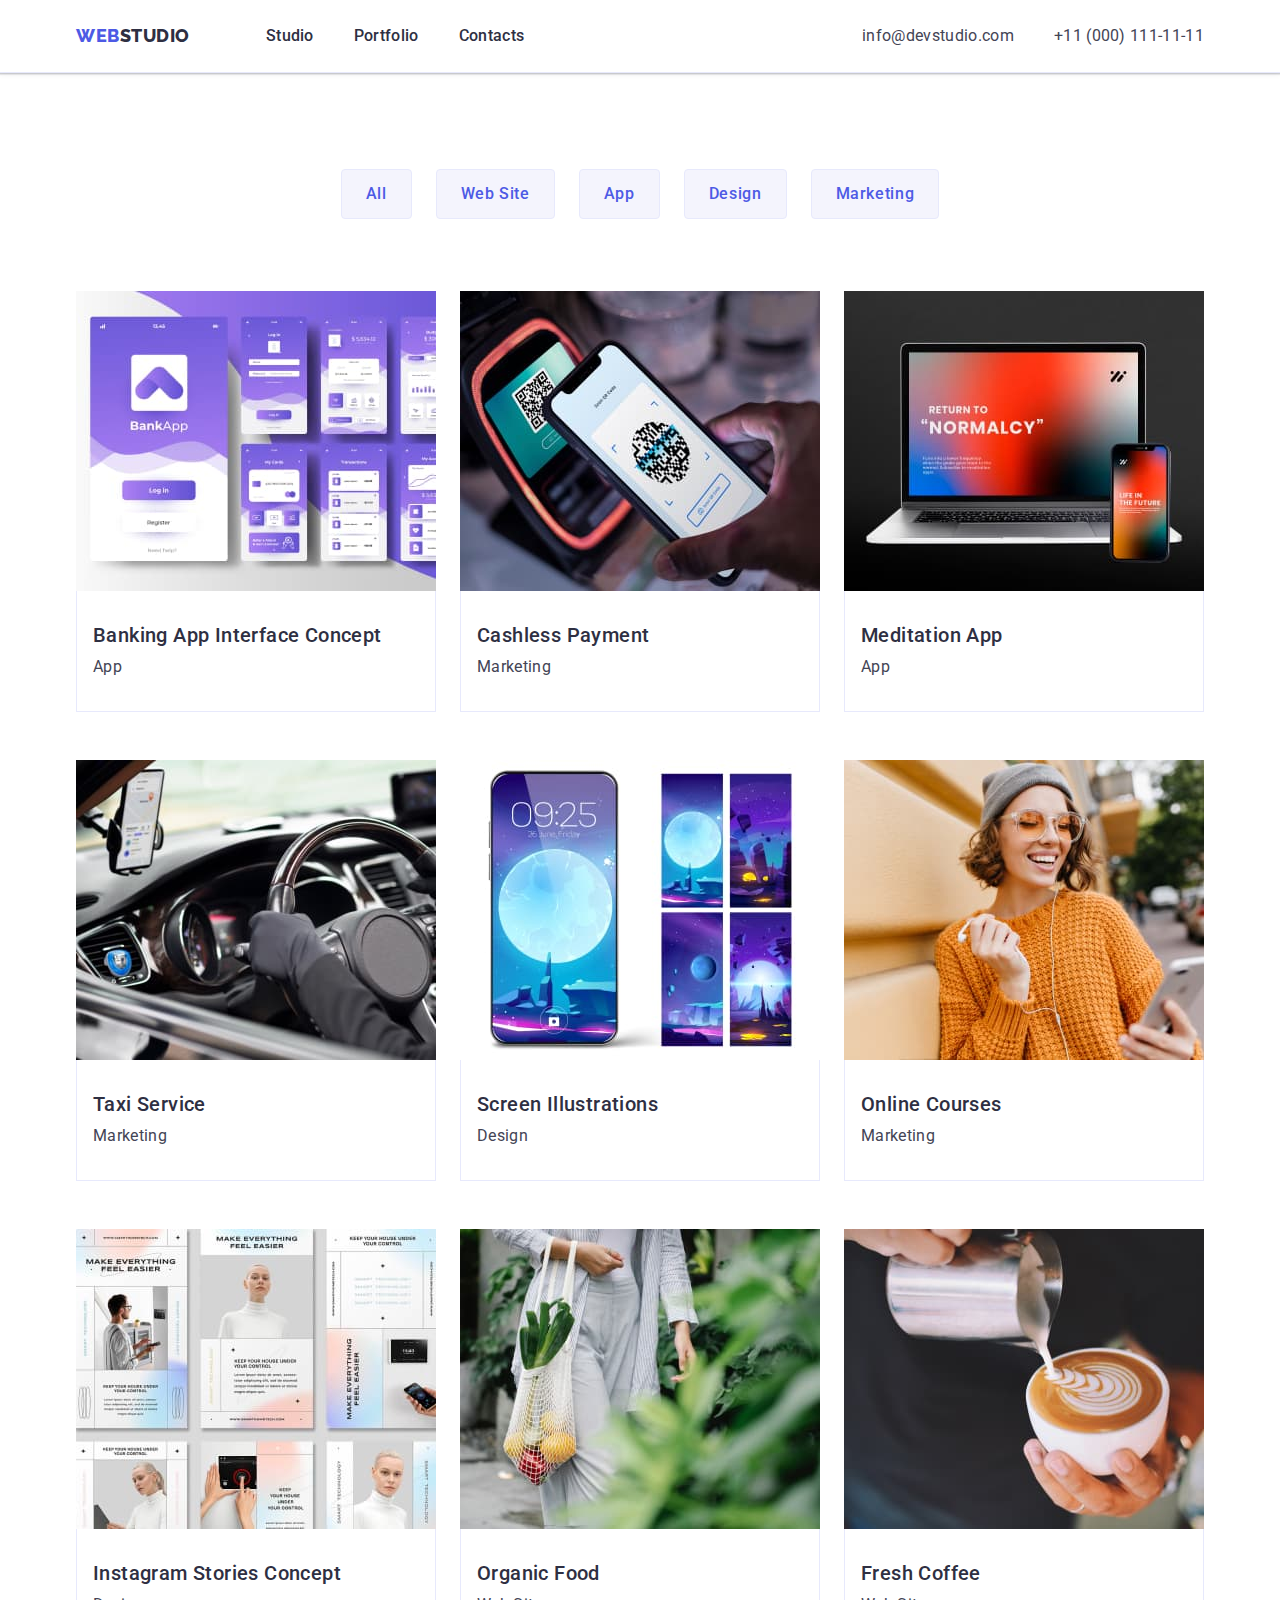
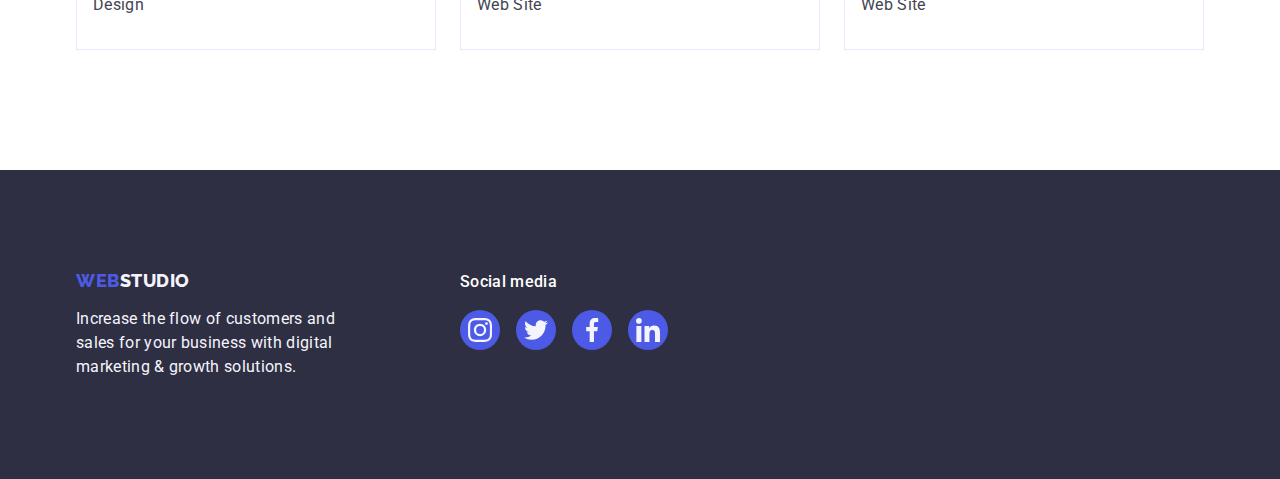
==== portfolio.html @ 7cbcf1b6 "Initial commit" ====
<!DOCTYPE html>
<html lang="en">
  <head>
    <meta charset="UTF-8" />
    <meta http-equiv="X-UA-Compatible" content="IE=edge" />
    <meta name="viewport" content="width=device-width, initial-scale=1.0" />
    <link rel="preconnect" href="https://fonts.googleapis.com" />
    <link rel="preconnect" href="https://fonts.gstatic.com" crossorigin />
    <link
      rel="stylesheet"
      href="https://fonts.googleapis.com/css2?family=Raleway:wght@800&family=Roboto:wght@400;500;700&display=swap"
    />
    <link
      rel="stylesheet"
      href="https://cdnjs.cloudflare.com/ajax/libs/modern-normalize/1.1.0/modern-normalize.min.css"
    />
    <link rel="stylesheet" href="./css/styles.css" />
    <title>WEB Studio</title>
  </head>
  <body>
    <!-- Main page -->
    <!-- Topline -->
    <header class="topline">
      <div class="container main-nav">
        <nav class="logo-menunav">
          <a class="logo link" href="./index.html">
            Web<span class="logo-text">Studio</span></a
          >
          <!-- Menu Nav -->
          <ul class="menunav list">
            <li class="item">
              <a class="option link" href="./index.html">Studio</a>
            </li>
            <li class="item">
              <a class="option link" href="./portfolio.html">Portfolio</a>
            </li>
            <li class="item"><a class="option link" href="">Contacts</a></li>
          </ul>
        </nav>
        <address class="address">
          <ul class="contacts list">
            <li class="item">
              <a class="contacts-option link" href="mailto:info@devstudio.com"
                >info@devstudio.com</a
              >
            </li>
            <li class="item">
              <a class="contacts-option link" href="tel:+110001111111"
                >+11 (000) 111-11-11</a
              >
            </li>
          </ul>
        </address>
      </div>
    </header>
    <main>
      <section class="section-portfolio">
        <div class="container">
          <h1 hidden>Portfolio</h1>
          <!-- Filter -->
          <ul class="list filter">
            <li class="item">
              <button type="button" class="filter-button">All</button>
            </li>
            <li class="item">
              <button type="button" class="filter-button">Web Site</button>
            </li>
            <li class="item">
              <button type="button" class="filter-button">App</button>
            </li>
            <li class="item">
              <button type="button" class="filter-button">Design</button>
            </li>
            <li class="item">
              <button type="button" class="filter-button">Marketing</button>
            </li>
          </ul>
          <!-- Projects -->
          <ul class="projects list">
            <li class="item">
              <a class="link" href=""
                ><img
                  src="./images/porfolio/app/app1.jpg"
                  alt="smartphone app"
                  width="360"
                  height="300"
                />
                <div class="projects-name">
                  <h2 class="our-projects-name">
                    Banking App Interface Concept
                  </h2>
                  <p class="our-projects-description">App</p>
                </div></a
              >
            </li>
            <li class="item">
              <a class="link" href=""
                ><img
                  src="./images/porfolio/marketing/marketing1.jpg"
                  alt="payment by smartphone"
                  width="360"
                  height="300"
                />
                <div class="projects-name">
                  <h2 class="our-projects-name">Cashless Payment</h2>
                  <p class="our-projects-description">Marketing</p>
                </div></a
              >
            </li>
            <li class="item">
              <a class="link" href=""
                ><img
                  src="./images/porfolio/app/app2.jpg"
                  alt="notebook and smartphone"
                  width="360"
                  height="300"
                />
                <div class="projects-name">
                  <h2 class="our-projects-name">Meditation App</h2>
                  <p class="our-projects-description">App</p>
                </div></a
              >
            </li>
            <li class="item">
              <a class="link" href=""
                ><img
                  src="./images/porfolio/marketing/marketing2.jpg"
                  alt="car driving weel and torpedo"
                  width="360"
                  height="300"
                />
                <div class="projects-name">
                  <h2 class="our-projects-name">Taxi Service</h2>
                  <p class="our-projects-description">Marketing</p>
                </div></a
              >
            </li>
            <li class="item">
              <a class="link" href=""
                ><img
                  src="./images/porfolio/design/design1.jpg"
                  alt="smaprtphone and variety of wallpaper"
                  width="360"
                  height="300"
                />
                <div class="projects-name">
                  <h2 class="our-projects-name">Screen Illustrations</h2>
                  <p class="our-projects-description">Design</p>
                </div></a
              >
            </li>
            <li class="item">
              <a class="link" href=""
                ><img
                  src="./images/porfolio/marketing/marketing3.jpg"
                  alt="smiling lady with spectacles and smartphone"
                  width="360"
                  height="300"
                />
                <div class="projects-name">
                  <h2 class="our-projects-name">Online Courses</h2>
                  <p class="our-projects-description">Marketing</p>
                </div></a
              >
            </li>
            <li class="item">
              <a class="link" href=""
                ><img
                  src="./images/porfolio/design/design2.jpg"
                  alt="variety of instagram stories"
                  width="360"
                  height="300"
                />
                <div class="projects-name">
                  <h2 class="our-projects-name">Instagram Stories Concept</h2>
                  <p class="our-projects-description">Design</p>
                </div></a
              >
            </li>
            <li class="item">
              <a class="link" href=""
                ><img
                  src="./images/porfolio/website/website1.jpg"
                  alt="lady carrying shoulder bag with fruits and vegetables"
                  width="360"
                  height="300"
                />
                <div class="projects-name">
                  <h2 class="our-projects-name">Organic Food</h2>
                  <p class="our-projects-description">Web Site</p>
                </div>
              </a>
            </li>
            <li class="item">
              <a class="link" href="">
                <img
                  src="./images/porfolio/website/website2.jpg"
                  alt="lady pouring coffee into the cup from cezve "
                  width="360"
                  height="300"
                />
                <div class="projects-name">
                  <h2 class="our-projects-name">Fresh Coffee</h2>
                  <p class="our-projects-description">Web Site</p>
                </div>
              </a>
            </li>
          </ul>
        </div>
      </section>
    </main>
    <!-- Fotter -->
    <footer class="footer">
      <div class="container">
        <div class="footer-list">
          <a class="logofooter link" href="./index.html">
            Web<span class="logofooter-text">Studio</span></a
          >
          <p class="footer-description">
            Increase the flow of customers and sales for your business with
            digital marketing & growth solutions.
          </p>
        </div>
        <div>
          <p class="social-section-header">Social media</p>
          <ul class="social-links list">
            <li class="social-links-item item">
              <a class="social-link-icon" href="">
                <svg class="icon" width="24" height="24">
                  <use href="./images/icons.svg#icon-instagram-2"></use>
                </svg>
              </a>
            </li>
            <li class="social-links-item item">
              <a class="social-link-icon" href="">
                <svg class="icon" width="24" height="24">
                  <use href="./images/icons.svg#icon-twitter-1"></use>
                </svg>
              </a>
            </li>
            <li class="social-links-item item">
              <a class="social-link-icon" href="">
                <svg class="icon" width="24" height="24">
                  <use href="./images/icons.svg#icon-facebook-1"></use>
                </svg>
              </a>
            </li>
            <li class="social-links-item item">
              <a class="social-link-icon" href="">
                <svg class="icon" width="24" height="24">
                  <use href="./images/icons.svg#icon-linkedin-1"></use>
                </svg>
              </a>
            </li>
          </ul>
        </div>
      </div>
    </footer>
  </body>
</html>
---- css/styles.css ----
html {
  box-sizing: border-box;
}
*,
*::after,
*::before {
  box-sizing: inherit;
}
:root {
  --primary-text-color: #2e2f42;
  --accent-color: #4d5ae5;
  --main-text-color: #434455;
  --hero-footer-background-color: #2e2f42;
  --button-section-background-color: #f4f4fd;
  --button-border-color: #e7e9fc;
  --features-icon-bgcolor: #f4f4fd;
  --client-icon-color: #8e8f99;
}
body {
  background-color: #ffffff;
  font-family: Roboto, sans-serif;
  letter-spacing: 0.02em;
  color: var(--main-text-color);
}
.link {
  text-decoration: none;
}
.list {
  list-style: none;
  padding: 0;
  margin: 0;
}
h1,
h2,
h3,
h4,
p {
  margin-top: 0;
  margin-bottom: 0;
}
img {
  display: block;
}
/* Top-line */
.topline {
  border-bottom: 1px solid #e7e9fc;
  box-shadow: 0px 2px 1px rgba(46, 47, 66, 0.08),
    0px 1px 1px rgba(46, 47, 66, 0.16), 0px 1px 6px rgba(46, 47, 66, 0.08);
}
.container {
  width: 1158px;
  box-sizing: border-box;
  padding-left: 15px;
  padding-right: 15px;
  margin-right: auto;
  margin-left: auto;
}
.main-nav {
  display: flex;
  align-items: center;
}
/* Logo */
.logo {
  font-family: Raleway, sans-serif;
  margin-right: 76px;
  font-weight: 800;
  font-size: 18px;
  line-height: 1.17;
  letter-spacing: 0.03em;
  text-transform: uppercase;
  color: var(--accent-color);
}
.logo-text {
  color: var(--primary-text-color);
}
/* Menunav */

.logo-menunav {
  display: flex;
  align-items: center;
}
.menunav {
  display: flex;
  gap: 40px;
}
.menunav .item:last-child {
  margin-right: 0px;
}
.option {
  display: block;
  padding-top: 24px;
  padding-bottom: 24px;
  font-weight: 500;
  font-size: 16px;
  line-height: 1.5;
  color: var(--primary-text-color);
  letter-spacing: 0.02em;
}
.option:hover {
  color: #404bbf;
}
.option:focus {
  color: #404bbf;
}
/* Menunav-Adress */

.address {
  font-style: normal;
  margin-left: auto;
}
.contacts {
  display: flex;
  gap: 40px;
}
.contacts .item:last-child {
  margin-right: 0px;
}
.contacts-option {
  font-weight: 400;
  font-size: 16px;
  line-height: 1.5;
  color: var(--main-text-color);
}
.contacts-option:hover {
  color: #404bbf;
}
.contacts-option:focus {
  color: #404bbf;
}
/* Scrolls */
/* Hero */

.hero {
  background-color: var(--hero-footer-background-color);
  padding: 188px 0;
  max-width: 1440px;
  height: 600px;
  margin-right: auto;
  margin-left: auto;
  background-image: linear-gradient(
      rgba(46, 47, 66, 0.7),
      rgba(46, 47, 66, 0.7)
    ),
    url(../images/hero/people-office1.jpg);
  background-repeat: no-repeat;
  background-position: center;
  background-size: cover;
}

.hero-text {
  max-width: 496px;
  margin-top: 0;
  margin-bottom: 0;
  color: #ffffff;
  font-weight: 700;
  font-size: 56px;
  line-height: 1.07;
  text-align: center;
  letter-spacing: 0.02em;
  margin-right: auto;
  margin-left: auto;
}
.hero-button {
  display: block;
  background-color: #4d5ae5;
  font-family: inherit;
  font-weight: 500;
  font-size: 16px;
  line-height: 1.5;
  letter-spacing: 0.04em;
  color: #ffffff;
  height: 56px;
  border-radius: 4px;
  border: none;
  cursor: pointer;
  min-width: 169px;
  margin-top: 48px;
  padding-top: 16px;
  padding-bottom: 16px;
  padding-left: 32px;
  padding-right: 32px;
  margin-left: auto;
  margin-right: auto;
}
.hero-button:focus {
  background-color: #404bbf;
}
.hero-button:hover {
  background-color: #404bbf;
}

/* Sections */
.section {
  padding: 120px 0;
}
.section-works {
  padding-bottom: 120px;
}
.section-team {
  padding: 120px 0;
  background-color: var(--button-section-background-color);
}
.section-customers {
  padding-top: 120px;
  padding-bottom: 120px;
}
.sectiontwo-title {
  font-weight: 700;
  font-size: 36px;
  line-height: 1.11;
  letter-spacing: 0.02em;
  text-transform: capitalize;
  color: var(--primary-text-color);
}
.section-title {
  font-weight: 700;
  font-size: 36px;
  line-height: 1.11;
  letter-spacing: 0.02em;
  text-transform: capitalize;
  text-align: center;
  color: var(--primary-text-color);
  margin-bottom: 72px;
}
.section-customers .section-title {
  font-weight: 700;
  font-size: 36px;
  line-height: 1.1;
  letter-spacing: 0.02em;
  text-transform: capitalize;
  text-align: center;
  color: var(--primary-text-color);
  margin-bottom: 72px;
}
.section-header {
  font-weight: 500;
  font-size: 20px;
  line-height: 1.2;
  letter-spacing: 0.02em;
  color: var(--primary-text-color);
  margin-bottom: 8px;
}
.section-description {
  font-size: 16px;
  line-height: 1.5;
  color: var(--main-text-color);
}

.section-four-list-item {
  background-color: #ffffff;
  width: 264px;
  text-align: center;
  border-radius: 0px 0px 4px 4px;
  box-shadow: 0px 1px 6px rgba(46, 47, 66, 0.08),
    0px 1px 1px rgba(46, 47, 66, 0.16), 0px 2px 1px rgba(46, 47, 66, 0.08);
}
.section-four-list-item:last-child {
  margin-right: 0px;
}
/* Section-2-Features */
.features {
  display: flex;
  gap: 24px;
}
.features .item:last-child {
  margin-right: 0px;
}
.features .item {
  width: 264px;
}
.features-icon {
  display: flex;
  max-width: 264px;
  height: 112px;
  background-color: var(--features-icon-bgcolor);
  justify-content: center;
  align-items: center;
  margin-bottom: 8px;
  border-radius: 4px;
}
/* Section-3-Works */
.works {
  display: flex;
  gap: 24px;
}
.works .item:last-child {
  margin-right: 0px;
}
/* Section-4-Team */
.team {
  display: flex;
  gap: 24px;
}
.team-name-profession {
  padding: 32px 0px;
}
.team-name-profession .section-header {
  text-align: center;
}
.team-name-profession .section-description {
  text-align: center;
  margin-bottom: 8px;
}
.team-social {
  display: flex;
  gap: 24px;
  justify-content: center;
}
.team-social .item .icon {
  fill: #f4f4fd;
}
.team-social .item {
  display: inline-block;
  width: 40px;
  height: 40px;
}
.team-social .item .link {
  display: flex;
  justify-content: center;
  align-items: center;
  width: 100%;
  height: 100%;
  border-radius: 50%;
  background-color: var(--accent-color);
}
.team-social .item .link:hover {
  background-color: #404bbf;
}
.team-social .item .link:focus {
  background-color: #404bbf;
}

/* Section-5-Customers */
.customers {
  display: flex;
  gap: 24px;
  justify-content: center;
}
.section-five-list-item {
  display: flex;
  justify-content: center;
  align-items: center;
  width: 188px;
  height: 88px;
}

.customers .item:last-child {
  margin-right: 0px;
}
.customer-icon-link {
  display: flex;
  justify-content: center;
  align-items: center;
  width: 100%;
  height: 100%;
  border: 1px solid var(--client-icon-color);
  border-radius: 4px;
  color: var(--client-icon-color);
}
.customer-icon-link:hover {
  color: #404bbf;
  border-color: #404bbf;
}
.customer-icon-link:focus {
  color: #404bbf;
  border-color: #404bbf;
}
.customer-icon-link .icon {
  fill: currentColor;
}
/* Footer */
.footer .container {
  display: flex;
  align-items: baseline;
  box-sizing: border-box;
  width: 1158px;
  padding-left: 15px;
  padding-right: 15px;
  margin-right: auto;
  margin-left: auto;
}
.footer-list {
  margin-right: 120px;
}
.footer {
  background-color: var(--hero-footer-background-color);
  padding-top: 100px;
  padding-bottom: 100px;
}
.logofooter {
  display: inline-block;
  font-family: Raleway, sans-serif;
  font-weight: 800;
  font-size: 18px;
  line-height: 1.17;
  letter-spacing: 0.03em;
  text-transform: uppercase;
  color: var(--accent-color);
  margin-bottom: 16px;
}
.logofooter-text {
  color: #f4f4fd;
}
.footer-description {
  width: 264px;
  font-size: 16px;
  line-height: 1.5;
  color: #f4f4fd;
}
.social-section-header {
  font-family: Roboto;
  font-weight: 500;
  font-size: 16px;
  line-height: 1.5;
  letter-spacing: 0.02em;
  color: #ffff;
  margin-bottom: 16px;
}
.social-links {
  display: flex;
  gap: 16px;
  justify-content: center;
}
.social-links-item {
  width: 40px;
  height: 40px;
}

.social-link-icon {
  display: flex;
  justify-content: center;
  align-items: center;
  width: 100%;
  height: 100%;
  border-radius: 50%;
  background-color: var(--accent-color);
}

.social-link-icon:hover {
  background-color: #31d0aa;
}
.social-link-icon:focus {
  background-color: #31d0aa;
}
.social-link-icon .icon {
  fill: #f4f4fd;
}

/* Portfolio */
/* Filter */
.filter {
  display: flex;
  justify-content: center;
  margin-bottom: 72px;
  gap: 24px;
}
.filter .item:last-child {
  margin-right: 0px;
}
.section-portfolio {
  padding: 96px 0 120px;
}
.filter-button {
  font-family: inherit;
  font-weight: 500;
  font-size: 16px;
  line-height: 1.5;
  letter-spacing: 0.04em;
  color: var(--accent-color);
  background-color: var(--button-section-background-color);
  text-align: center;
  cursor: pointer;
  border: 1px solid var(--button-border-color);
  border-radius: 4px;
  padding: 12px 24px;
}
.filter-button:focus {
  background-color: #404bbf;
  color: #ffffff;
  border: 1px solid transparent;
  box-shadow: 0px 3px 1px rgba(0, 0, 0, 0.1), 0px 2px 1px rgba(0, 0, 0, 0.08),
    0px 2px 2px rgba(0, 0, 0, 0.12);
}
.filter-button:hover {
  background-color: #404bbf;
  color: #ffffff;
  border: 1px solid transparent;
  box-shadow: 0px 3px 1px rgba(0, 0, 0, 0.1), 0px 2px 1px rgba(0, 0, 0, 0.08),
    0px 2px 2px rgba(0, 0, 0, 0.12);
}
/* Our projects */
.projects {
  display: flex;
  flex-wrap: wrap;
}
.projects-name {
  padding: 32px 16px;
  border: 1px solid #e7e9fc;
  border-top: none;
}
.projects .item {
  width: 360px;
  margin-right: 24px;
  margin-bottom: 48px;
}
.projects .item .link {
  display: block;
}
.projects .item .link:hover {
  box-shadow: 0px 1px 6px rgba(46, 47, 66, 0.08),
    0px 1px 1px rgba(46, 47, 66, 0.16), 0px 2px 1px rgba(46, 47, 66, 0.08);
}
.projects .item .link:focus {
  box-shadow: 0px 1px 6px rgba(46, 47, 66, 0.08),
    0px 1px 1px rgba(46, 47, 66, 0.16), 0px 2px 1px rgba(46, 47, 66, 0.08);
}

.projects .item.item:nth-child(3n) {
  margin-right: 0px;
}
.projects .item.item:nth-last-child(-n + 3) {
  margin-bottom: 0px;
}
.our-projects-name {
  font-weight: 500;
  font-size: 20px;
  line-height: 1.2;
  letter-spacing: 0.02em;
  color: var(--primary-text-color);
  margin-bottom: 8px;
}
.our-projects-description {
  font-size: 16px;
  line-height: 1.5;
  letter-spacing: 0.02em;
  color: var(--main-text-color);
}
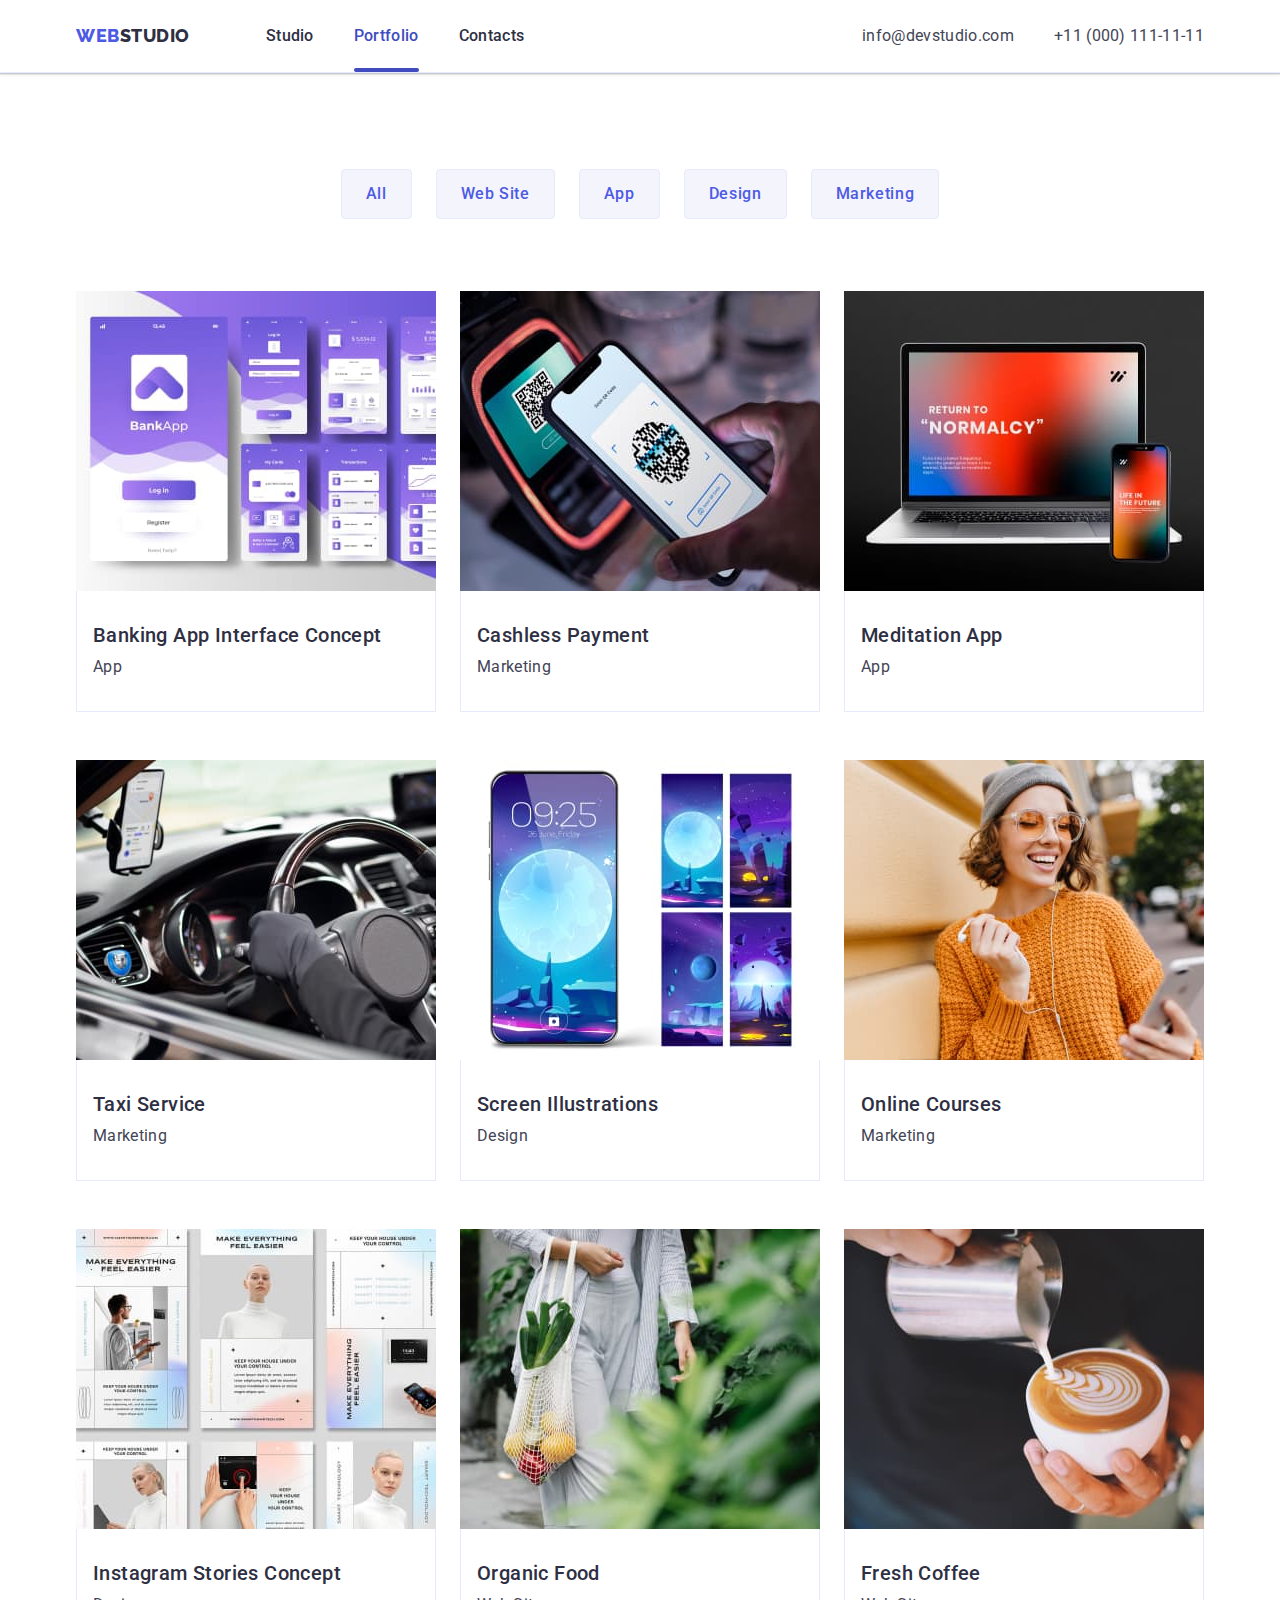
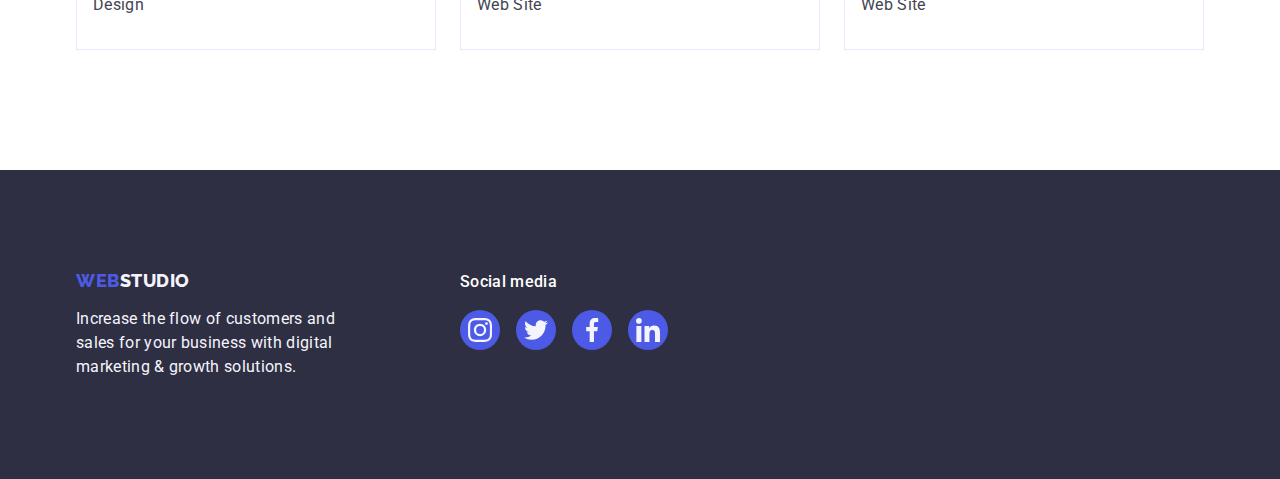
==== commit 32f1d135: "css update" ====
--- a/portfolio.html
+++ b/portfolio.html
@@ -32,7 +32,9 @@
               <a class="option link" href="./index.html">Studio</a>
             </li>
             <li class="item">
-              <a class="option link" href="./portfolio.html">Portfolio</a>
+              <a class="option link current" href="./portfolio.html"
+                >Portfolio</a
+              >
             </li>
             <li class="item"><a class="option link" href="">Contacts</a></li>
           </ul>
--- a/css/styles.css
+++ b/css/styles.css
@@ -86,6 +86,21 @@
 .menunav .item:last-child {
   margin-right: 0px;
 }
+.current::after {
+  content: "";
+  position: absolute;
+  left: 0;
+  bottom: 0;
+  display: block;
+  width: 100%;
+  height: 4px;
+  border-radius: 2px;
+  background-color: #404bbf;
+}
+.item .current {
+  position: relative;
+  color: #404bbf;
+}
 .option {
   display: block;
   padding-top: 24px;
@@ -95,6 +110,7 @@
   line-height: 1.5;
   color: var(--primary-text-color);
   letter-spacing: 0.02em;
+  transition: color 250ms cubic-bezier(0.4, 0, 0.2, 1);
 }
 .option:hover {
   color: #404bbf;
@@ -120,6 +136,7 @@
   font-size: 16px;
   line-height: 1.5;
   color: var(--main-text-color);
+  transition: color 250ms cubic-bezier(0.4, 0, 0.2, 1);
 }
 .contacts-option:hover {
   color: #404bbf;
@@ -181,6 +198,7 @@
   padding-right: 32px;
   margin-left: auto;
   margin-right: auto;
+  transition: background-color 250ms cubic-bezier(0.4, 0, 0.2, 1);
 }
 .hero-button:focus {
   background-color: #404bbf;
@@ -322,6 +340,7 @@
   height: 100%;
   border-radius: 50%;
   background-color: var(--accent-color);
+  transition: background-color 250ms cubic-bezier(0.4, 0, 0.2, 1);
 }
 .team-social .item .link:hover {
   background-color: #404bbf;
@@ -356,6 +375,8 @@
   border: 1px solid var(--client-icon-color);
   border-radius: 4px;
   color: var(--client-icon-color);
+  transition: border-color 250ms cubic-bezier(0.4, 0, 0.2, 1),
+    color 250ms cubic-bezier(0.4, 0, 0.2, 1);
 }
 .customer-icon-link:hover {
   color: #404bbf;
@@ -434,6 +455,7 @@
   height: 100%;
   border-radius: 50%;
   background-color: var(--accent-color);
+  transition: background-color 250ms cubic-bezier(0.4, 0, 0.2, 1);
 }
 
 .social-link-icon:hover {
@@ -473,6 +495,10 @@
   border: 1px solid var(--button-border-color);
   border-radius: 4px;
   padding: 12px 24px;
+  transition: background-color 250ms cubic-bezier(0.4, 0, 0.2, 1),
+    color 250ms cubic-bezier(0.4, 0, 0.2, 1),
+    border 250ms cubic-bezier(0.4, 0, 0.2, 1),
+    box-shadow 250ms cubic-bezier(0.4, 0, 0.2, 1);
 }
 .filter-button:focus {
   background-color: #404bbf;
@@ -505,6 +531,7 @@
 }
 .projects .item .link {
   display: block;
+  transition: box-shadow 250ms cubic-bezier(0.4, 0, 0.2, 1);
 }
 .projects .item .link:hover {
   box-shadow: 0px 1px 6px rgba(46, 47, 66, 0.08),
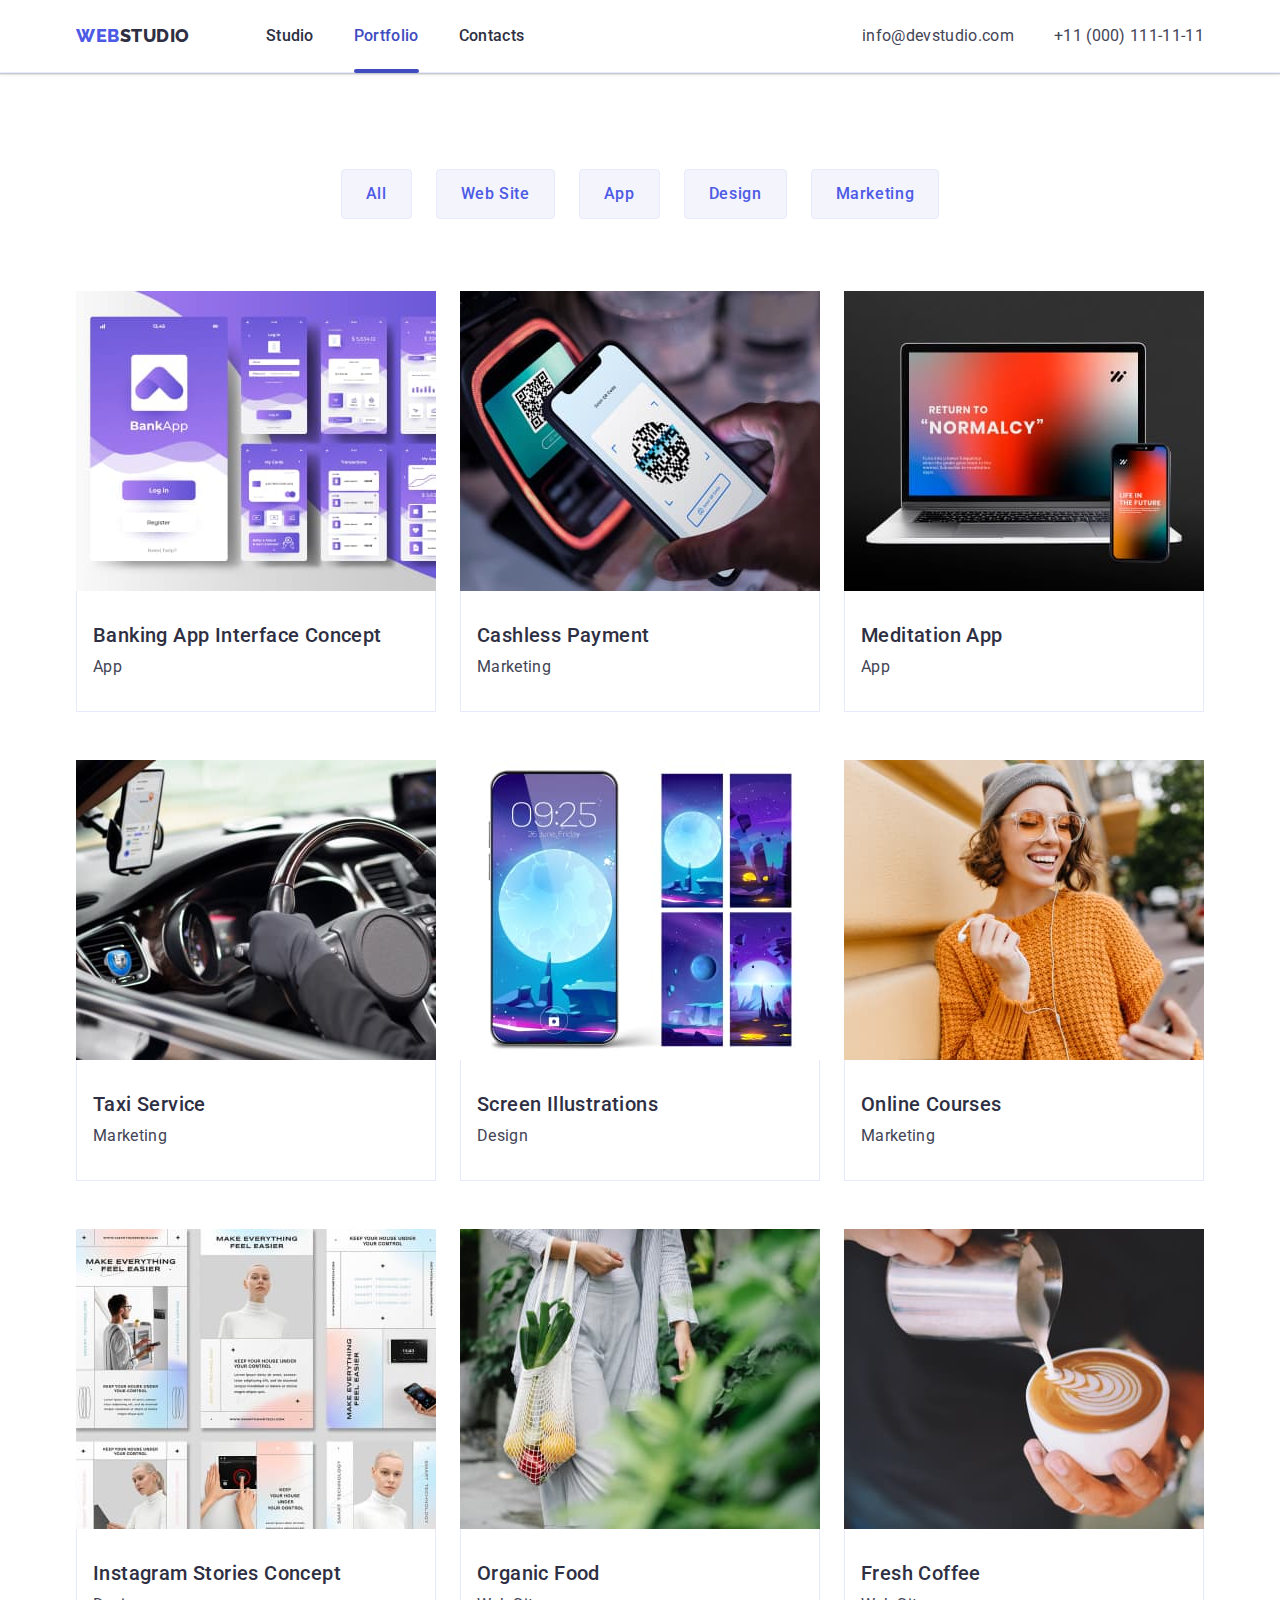
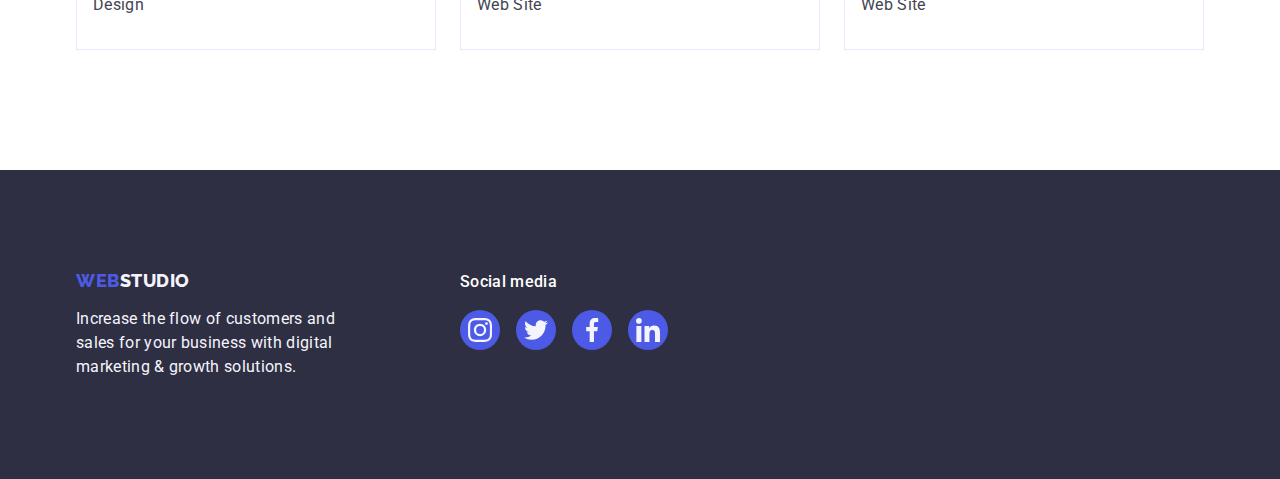
==== commit b251f4ce: "Update" ====
--- a/portfolio.html
+++ b/portfolio.html
@@ -81,28 +81,43 @@
           <ul class="projects list">
             <li class="item">
               <a class="link" href=""
-                ><img
-                  src="./images/porfolio/app/app1.jpg"
-                  alt="smartphone app"
-                  width="360"
-                  height="300"
-                />
+                ><div class="projects-image">
+                  <img
+                    src="./images/porfolio/app/app1.jpg"
+                    alt="smartphone app"
+                    width="360"
+                    height="300"
+                  />
+                  <p class="overlay-text">
+                    14 Stylish and User-Friendly App Design Concepts · Task
+                    Manager App · Calorie Tracker App · Exotic Fruit Ecommerce
+                    App · Cloud Storage App
+                  </p>
+                </div>
+
                 <div class="projects-name">
                   <h2 class="our-projects-name">
                     Banking App Interface Concept
                   </h2>
                   <p class="our-projects-description">App</p>
-                </div></a
-              >
-            </li>
-            <li class="item">
-              <a class="link" href=""
-                ><img
-                  src="./images/porfolio/marketing/marketing1.jpg"
-                  alt="payment by smartphone"
-                  width="360"
-                  height="300"
-                />
+                </div>
+              </a>
+            </li>
+            <li class="item">
+              <a class="link" href=""
+                ><div class="projects-image">
+                  <img
+                    src="./images/porfolio/marketing/marketing1.jpg"
+                    alt="payment by smartphone"
+                    width="360"
+                    height="300"
+                  />
+                  <p class="overlay-text">
+                    14 Stylish and User-Friendly App Design Concepts · Task
+                    Manager App · Calorie Tracker App · Exotic Fruit Ecommerce
+                    App · Cloud Storage App
+                  </p>
+                </div>
                 <div class="projects-name">
                   <h2 class="our-projects-name">Cashless Payment</h2>
                   <p class="our-projects-description">Marketing</p>
@@ -111,12 +126,19 @@
             </li>
             <li class="item">
               <a class="link" href=""
-                ><img
-                  src="./images/porfolio/app/app2.jpg"
-                  alt="notebook and smartphone"
-                  width="360"
-                  height="300"
-                />
+                ><div class="projects-image">
+                  <img
+                    src="./images/porfolio/app/app2.jpg"
+                    alt="notebook and smartphone"
+                    width="360"
+                    height="300"
+                  />
+                  <p class="overlay-text">
+                    14 Stylish and User-Friendly App Design Concepts · Task
+                    Manager App · Calorie Tracker App · Exotic Fruit Ecommerce
+                    App · Cloud Storage App
+                  </p>
+                </div>
                 <div class="projects-name">
                   <h2 class="our-projects-name">Meditation App</h2>
                   <p class="our-projects-description">App</p>
@@ -125,12 +147,20 @@
             </li>
             <li class="item">
               <a class="link" href=""
-                ><img
-                  src="./images/porfolio/marketing/marketing2.jpg"
-                  alt="car driving weel and torpedo"
-                  width="360"
-                  height="300"
-                />
+                ><div class="projects-image">
+                  <img
+                    src="./images/porfolio/marketing/marketing2.jpg"
+                    alt="car driving weel and torpedo"
+                    width="360"
+                    height="300"
+                  />
+                  <p class="overlay-text">
+                    14 Stylish and User-Friendly App Design Concepts · Task
+                    Manager App · Calorie Tracker App · Exotic Fruit Ecommerce
+                    App · Cloud Storage App
+                  </p>
+                </div>
+
                 <div class="projects-name">
                   <h2 class="our-projects-name">Taxi Service</h2>
                   <p class="our-projects-description">Marketing</p>
@@ -139,12 +169,19 @@
             </li>
             <li class="item">
               <a class="link" href=""
-                ><img
-                  src="./images/porfolio/design/design1.jpg"
-                  alt="smaprtphone and variety of wallpaper"
-                  width="360"
-                  height="300"
-                />
+                ><div class="projects-image">
+                  <img
+                    src="./images/porfolio/design/design1.jpg"
+                    alt="smaprtphone and variety of wallpaper"
+                    width="360"
+                    height="300"
+                  />
+                  <p class="overlay-text">
+                    14 Stylish and User-Friendly App Design Concepts · Task
+                    Manager App · Calorie Tracker App · Exotic Fruit Ecommerce
+                    App · Cloud Storage App
+                  </p>
+                </div>
                 <div class="projects-name">
                   <h2 class="our-projects-name">Screen Illustrations</h2>
                   <p class="our-projects-description">Design</p>
@@ -153,12 +190,20 @@
             </li>
             <li class="item">
               <a class="link" href=""
-                ><img
-                  src="./images/porfolio/marketing/marketing3.jpg"
-                  alt="smiling lady with spectacles and smartphone"
-                  width="360"
-                  height="300"
-                />
+                ><div class="projects-image">
+                  <img
+                    src="./images/porfolio/marketing/marketing3.jpg"
+                    alt="smiling lady with spectacles and smartphone"
+                    width="360"
+                    height="300"
+                  />
+                  <p class="overlay-text">
+                    14 Stylish and User-Friendly App Design Concepts · Task
+                    Manager App · Calorie Tracker App · Exotic Fruit Ecommerce
+                    App · Cloud Storage App
+                  </p>
+                </div>
+
                 <div class="projects-name">
                   <h2 class="our-projects-name">Online Courses</h2>
                   <p class="our-projects-description">Marketing</p>
@@ -167,12 +212,19 @@
             </li>
             <li class="item">
               <a class="link" href=""
-                ><img
-                  src="./images/porfolio/design/design2.jpg"
-                  alt="variety of instagram stories"
-                  width="360"
-                  height="300"
-                />
+                ><div class="projects-image">
+                  <img
+                    src="./images/porfolio/design/design2.jpg"
+                    alt="variety of instagram stories"
+                    width="360"
+                    height="300"
+                  />
+                  <p class="overlay-text">
+                    14 Stylish and User-Friendly App Design Concepts · Task
+                    Manager App · Calorie Tracker App · Exotic Fruit Ecommerce
+                    App · Cloud Storage App
+                  </p>
+                </div>
                 <div class="projects-name">
                   <h2 class="our-projects-name">Instagram Stories Concept</h2>
                   <p class="our-projects-description">Design</p>
@@ -181,12 +233,19 @@
             </li>
             <li class="item">
               <a class="link" href=""
-                ><img
-                  src="./images/porfolio/website/website1.jpg"
-                  alt="lady carrying shoulder bag with fruits and vegetables"
-                  width="360"
-                  height="300"
-                />
+                ><div class="projects-image">
+                  <img
+                    src="./images/porfolio/website/website1.jpg"
+                    alt="lady carrying shoulder bag with fruits and vegetables"
+                    width="360"
+                    height="300"
+                  />
+                  <p class="overlay-text">
+                    14 Stylish and User-Friendly App Design Concepts · Task
+                    Manager App · Calorie Tracker App · Exotic Fruit Ecommerce
+                    App · Cloud Storage App
+                  </p>
+                </div>
                 <div class="projects-name">
                   <h2 class="our-projects-name">Organic Food</h2>
                   <p class="our-projects-description">Web Site</p>
@@ -195,12 +254,19 @@
             </li>
             <li class="item">
               <a class="link" href="">
-                <img
-                  src="./images/porfolio/website/website2.jpg"
-                  alt="lady pouring coffee into the cup from cezve "
-                  width="360"
-                  height="300"
-                />
+                <div class="projects-image">
+                  <img
+                    src="./images/porfolio/website/website2.jpg"
+                    alt="lady pouring coffee into the cup from cezve "
+                    width="360"
+                    height="300"
+                  />
+                  <p class="overlay-text">
+                    14 Stylish and User-Friendly App Design Concepts · Task
+                    Manager App · Calorie Tracker App · Exotic Fruit Ecommerce
+                    App · Cloud Storage App
+                  </p>
+                </div>
                 <div class="projects-name">
                   <h2 class="our-projects-name">Fresh Coffee</h2>
                   <p class="our-projects-description">Web Site</p>
--- a/css/styles.css
+++ b/css/styles.css
@@ -90,7 +90,7 @@
   content: "";
   position: absolute;
   left: 0;
-  bottom: 0;
+  bottom: -1px;
   display: block;
   width: 100%;
   height: 4px;
@@ -467,7 +467,68 @@
 .social-link-icon .icon {
   fill: #f4f4fd;
 }
-
+.backdrop {
+  position: fixed;
+  top: 0;
+  left: 0;
+  width: 100%;
+  height: 100%;
+  background-color: rgba(46, 47, 66, 0.4);
+  transition: opacity 250ms cubic-bezier(0.4, 0, 0.2, 1),
+    visibility 250ms cubic-bezier(0.4, 0, 0.2, 1);
+}
+.backdrop.is-hidden {
+  opacity: 0;
+  pointer-events: none;
+  visibility: hidden;
+}
+.modal {
+  position: absolute;
+  top: 50%;
+  left: 50%;
+  transform: translate(-50%, -50%) scale(1);
+  min-height: 576px;
+  width: 408px;
+  background-color: #fcfcfc;
+  border-radius: 4px;
+  box-shadow: 0px 1px 1px rgba(0, 0, 0, 0.14), 0px 1px 3px rgba(0, 0, 0, 0.12),
+    0px 2px 1px rgba(0, 0, 0, 0.2);
+  transition: transform 250ms cubic-bezier(0.4, 0, 0.2, 1);
+}
+.modal-close-button {
+  position: absolute;
+  top: 24px;
+  right: 24px;
+  width: 24px;
+  height: 24px;
+  border-radius: 50%;
+  display: flex;
+  align-items: center;
+  justify-content: center;
+  background-color: #e7e9fc;
+  border: 1px solid rgba(0, 0, 0, 0.1);
+  padding: 0;
+  cursor: pointer;
+  transition: background-color 250ms cubic-bezier(0.4, 0, 0.2, 1),
+    border 250ms cubic-bezier(0.4, 0, 0.2, 1);
+}
+.modal-close-button:hover {
+  background-color: #404bbf;
+  border: none;
+}
+.modal-close-button:focus {
+  background-color: #404bbf;
+  border: none;
+}
+.modal-close-icon {
+  transition: fill 250ms cubic-bezier(0.4, 0, 0.2, 1);
+}
+.modal-close-button:hover .modal-close-icon {
+  fill: #ffffff;
+}
+.modal-close-button:focus .modal-close-icon {
+  fill: #ffffff;
+}
 /* Portfolio */
 /* Filter */
 .filter {
@@ -495,9 +556,9 @@
   border: 1px solid var(--button-border-color);
   border-radius: 4px;
   padding: 12px 24px;
-  transition: background-color 250ms cubic-bezier(0.4, 0, 0.2, 1),
-    color 250ms cubic-bezier(0.4, 0, 0.2, 1),
-    border 250ms cubic-bezier(0.4, 0, 0.2, 1),
+  transition: color 250ms cubic-bezier(0.4, 0, 0.2, 1),
+    background-color 250ms cubic-bezier(0.4, 0, 0.2, 1),
+    border-color 250ms cubic-bezier(0.4, 0, 0.2, 1),
     box-shadow 250ms cubic-bezier(0.4, 0, 0.2, 1);
 }
 .filter-button:focus {
@@ -519,15 +580,21 @@
   display: flex;
   flex-wrap: wrap;
 }
+.projects .item {
+  width: 360px;
+  margin-right: 24px;
+  margin-bottom: 48px;
+}
 .projects-name {
   padding: 32px 16px;
   border: 1px solid #e7e9fc;
   border-top: none;
 }
-.projects .item {
+.projects-image {
+  position: relative;
+  overflow: hidden;
   width: 360px;
-  margin-right: 24px;
-  margin-bottom: 48px;
+  height: 300px;
 }
 .projects .item .link {
   display: block;
@@ -548,6 +615,28 @@
 .projects .item.item:nth-last-child(-n + 3) {
   margin-bottom: 0px;
 }
+.overlay-text {
+  position: absolute;
+  top: 0;
+  width: 100%;
+  height: 100%;
+  padding: 40px 32px 164px 32px;
+  transform: translateY(100%);
+  background-color: var(--accent-color);
+  transition: transform 250ms cubic-bezier(0.4, 0, 0.2, 1);
+  font-weight: 400;
+  font-size: 16px;
+  line-height: 1.5;
+  letter-spacing: 0.02em;
+  color: var(--button-section-background-color);
+}
+.projects .item .link:hover .overlay-text {
+  transform: translateY(0%);
+}
+.projects .item .link:focus .overlay-text {
+  transform: translateY(0%);
+}
+
 .our-projects-name {
   font-weight: 500;
   font-size: 20px;
